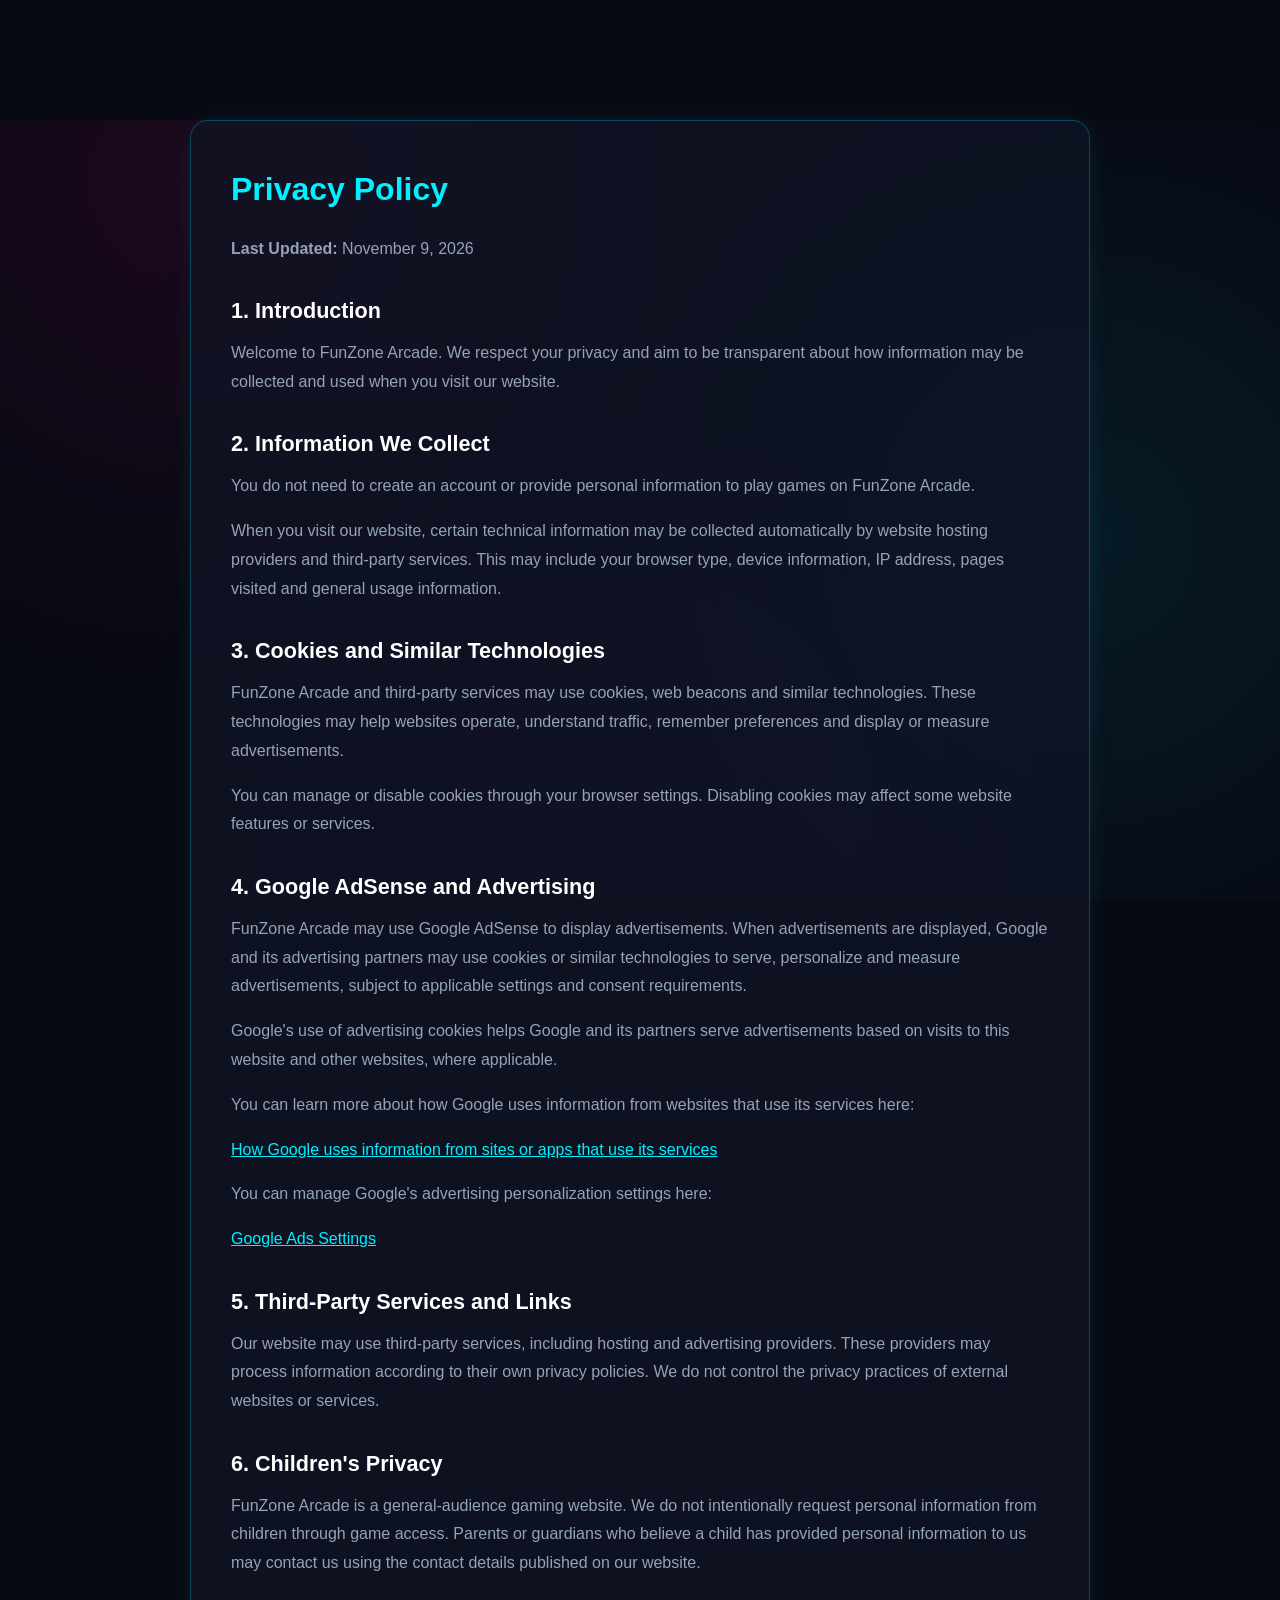
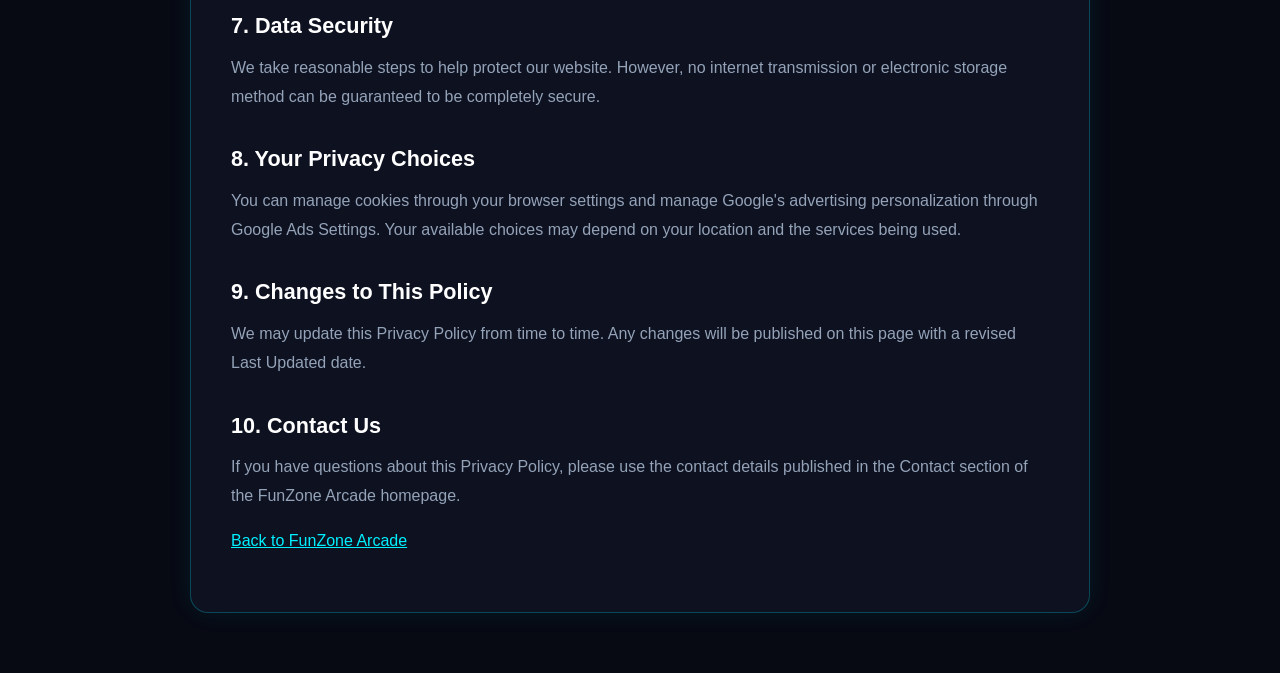
==== privacy-policy.html @ 725139ef "Add files via upload" ====
<!DOCTYPE html>
<html lang="en">
<head>
    <meta charset="UTF-8">
    <meta name="viewport" content="width=device-width, initial-scale=1.0">

    <title>Privacy Policy | FunZone Arcade</title>

    <meta name="description" content="Learn how FunZone Arcade handles information, cookies, third-party advertising and privacy.">

    <link rel="stylesheet" href="css/style.css">
</head>
<body>

    <main class="legal-page">
        <h1>Privacy Policy</h1>

        <p><strong>Last Updated:</strong> November 9, 2026</p>

        <h2>1. Introduction</h2>
        <p>Welcome to FunZone Arcade. We respect your privacy and aim to be transparent about how information may be collected and used when you visit our website.</p>

        <h2>2. Information We Collect</h2>
        <p>You do not need to create an account or provide personal information to play games on FunZone Arcade.</p>
        <p>When you visit our website, certain technical information may be collected automatically by website hosting providers and third-party services. This may include your browser type, device information, IP address, pages visited and general usage information.</p>

        <h2>3. Cookies and Similar Technologies</h2>
        <p>FunZone Arcade and third-party services may use cookies, web beacons and similar technologies. These technologies may help websites operate, understand traffic, remember preferences and display or measure advertisements.</p>
        <p>You can manage or disable cookies through your browser settings. Disabling cookies may affect some website features or services.</p>

        <h2>4. Google AdSense and Advertising</h2>
        <p>FunZone Arcade may use Google AdSense to display advertisements. When advertisements are displayed, Google and its advertising partners may use cookies or similar technologies to serve, personalize and measure advertisements, subject to applicable settings and consent requirements.</p>
        <p>Google's use of advertising cookies helps Google and its partners serve advertisements based on visits to this website and other websites, where applicable.</p>
        <p>You can learn more about how Google uses information from websites that use its services here:</p>
        <p><a href="https://policies.google.com/technologies/ads" target="_blank" rel="noopener noreferrer">How Google uses information from sites or apps that use its services</a></p>
        <p>You can manage Google's advertising personalization settings here:</p>
        <p><a href="https://adssettings.google.com/" target="_blank" rel="noopener noreferrer">Google Ads Settings</a></p>

        <h2>5. Third-Party Services and Links</h2>
        <p>Our website may use third-party services, including hosting and advertising providers. These providers may process information according to their own privacy policies. We do not control the privacy practices of external websites or services.</p>

        <h2>6. Children's Privacy</h2>
        <p>FunZone Arcade is a general-audience gaming website. We do not intentionally request personal information from children through game access. Parents or guardians who believe a child has provided personal information to us may contact us using the contact details published on our website.</p>

        <h2>7. Data Security</h2>
        <p>We take reasonable steps to help protect our website. However, no internet transmission or electronic storage method can be guaranteed to be completely secure.</p>

        <h2>8. Your Privacy Choices</h2>
        <p>You can manage cookies through your browser settings and manage Google's advertising personalization through Google Ads Settings. Your available choices may depend on your location and the services being used.</p>

        <h2>9. Changes to This Policy</h2>
        <p>We may update this Privacy Policy from time to time. Any changes will be published on this page with a revised Last Updated date.</p>

        <h2>10. Contact Us</h2>
        <p>If you have questions about this Privacy Policy, please use the contact details published in the Contact section of the FunZone Arcade homepage.</p>

        <p><a href="index.html">Back to FunZone Arcade</a></p>
    </main>

</body>
</html>
---- css/style.css ----
/* ==========================================================================
   FunZone Arcade - Modern Responsive Cyberpunk Theme
   ========================================================================== */

:root {
  /* Color Palette */
  --bg-dark: #070913;
  --bg-card: rgba(16, 21, 38, 0.75);
  --bg-card-hover: rgba(24, 32, 58, 0.85);
  --bg-surface: #0f1629;
  --bg-glass: rgba(15, 23, 42, 0.7);
  --border-glass: rgba(255, 255, 255, 0.08);

  /* Neon Brand Colors */
  --neon-pink: #ff007f;
  --neon-cyan: #00f0ff;
  --neon-gold: #ffe600;
  --neon-green: #00ff88;
  --neon-purple: #a855f7;
  --neon-orange: #ff7700;

  /* Text Colors */
  --text-main: #f8fafc;
  --text-muted: #94a3b8;
  --text-dim: #64748b;

  /* Typography */
  --font-display: 'Orbitron', -apple-system, BlinkMacSystemFont, sans-serif;
  --font-heading: 'Rajdhani', -apple-system, BlinkMacSystemFont, sans-serif;
  --font-body: 'Inter', -apple-system, BlinkMacSystemFont, sans-serif;

  /* Transitions & Shadows */
  --glow-pink: 0 0 20px rgba(255, 0, 127, 0.45);
  --glow-cyan: 0 0 20px rgba(0, 240, 255, 0.45);
  --transition-fast: 0.2s cubic-bezier(0.4, 0, 0.2, 1);
  --transition-smooth: 0.3s cubic-bezier(0.16, 1, 0.3, 1);
}

/* Base & Reset */
* {
  box-sizing: border-box;
  margin: 0;
  padding: 0;
}

html {
  scroll-behavior: smooth;
  font-size: 16px;
  background-color: var(--bg-dark);
  color: var(--text-main);
}

body {
  font-family: var(--font-body);
  background-color: var(--bg-dark);
  color: var(--text-main);
  line-height: 1.6;
  overflow-x: hidden;
  background-image:
    radial-gradient(circle at 15% 20%, rgba(255, 0, 127, 0.08) 0%, transparent 40%),
    radial-gradient(circle at 85% 60%, rgba(0, 240, 255, 0.08) 0%, transparent 40%),
    radial-gradient(circle at 50% 90%, rgba(168, 85, 247, 0.06) 0%, transparent 40%);
  background-attachment: fixed;
}

a {
  color: inherit;
  text-decoration: none;
}

button {
  font-family: inherit;
  cursor: pointer;
  border: none;
  background: none;
  outline: none;
}

input, textarea, select {
  font-family: inherit;
  outline: none;
}

.container {
  max-width: 1240px;
  margin: 0 auto;
  padding: 0 1.5rem;
}

/* ==================== HEADER & NAVBAR ==================== */
.site-header {
  position: fixed;
  top: 0;
  left: 0;
  width: 100%;
  z-index: 1000;
  background: rgba(7, 9, 19, 0.85);
  backdrop-filter: blur(14px);
  -webkit-backdrop-filter: blur(14px);
  border-bottom: 1px solid var(--border-glass);
  transition: var(--transition-smooth);
}

.nav-container {
  max-width: 1280px;
  margin: 0 auto;
  padding: 0.75rem 1.5rem;
  display: flex;
  align-items: center;
  justify-content: space-between;
}

.brand-logo {
  display: flex;
  align-items: center;
  gap: 0.75rem;
}

.brand-icon {
  width: 36px;
  height: 36px;
  filter: drop-shadow(0 0 8px rgba(0, 240, 255, 0.6));
  transition: transform var(--transition-fast);
}

.brand-logo:hover .brand-icon {
  transform: rotate(15deg) scale(1.08);
}

.brand-name {
  font-family: var(--font-display);
  font-size: 1.35rem;
  font-weight: 900;
  letter-spacing: 0.05em;
  color: #ffffff;
}

.brand-accent {
  color: var(--neon-cyan);
}

.brand-arcade {
  font-size: 0.75rem;
  font-weight: 700;
  padding: 0.2rem 0.5rem;
  background: linear-gradient(135deg, var(--neon-pink), var(--neon-purple));
  border-radius: 4px;
  color: #ffffff;
  letter-spacing: 0.12em;
  margin-left: 0.35rem;
  vertical-align: middle;
}

/* Desktop Navigation */
.nav-menu {
  display: flex;
  align-items: center;
  gap: 1.75rem;
}

.nav-link {
  font-family: var(--font-heading);
  font-size: 1.15rem;
  font-weight: 600;
  letter-spacing: 0.05em;
  color: var(--text-muted);
  position: relative;
  transition: color var(--transition-fast);
  padding: 0.4rem 0;
}

.nav-link:hover,
.nav-link.active {
  color: var(--neon-cyan);
}

.nav-link::after {
  content: '';
  position: absolute;
  bottom: 0;
  left: 0;
  width: 0;
  height: 2px;
  background: var(--neon-cyan);
  box-shadow: 0 0 8px var(--neon-cyan);
  transition: width var(--transition-fast);
}

.nav-link:hover::after,
.nav-link.active::after {
  width: 100%;
}

/* Nav Actions */
.nav-actions {
  display: flex;
  align-items: center;
  gap: 0.75rem;
}

.nav-icon-btn {
  display: flex;
  align-items: center;
  justify-content: center;
  width: 40px;
  height: 40px;
  border-radius: 10px;
  background: rgba(255, 255, 255, 0.05);
  border: 1px solid var(--border-glass);
  color: var(--text-main);
  font-size: 1.15rem;
  transition: all var(--transition-fast);
  position: relative;
}

.nav-icon-btn:hover {
  background: rgba(0, 240, 255, 0.15);
  border-color: var(--neon-cyan);
  transform: translateY(-2px);
}

.fav-count-badge {
  position: absolute;
  top: -4px;
  right: -4px;
  background: var(--neon-pink);
  color: #ffffff;
  font-size: 0.7rem;
  font-weight: 700;
  width: 18px;
  height: 18px;
  border-radius: 50%;
  display: flex;
  align-items: center;
  justify-content: center;
}

.mobile-toggle-btn {
  display: none;
  flex-direction: column;
  justify-content: space-between;
  width: 28px;
  height: 20px;
  background: transparent;
  cursor: pointer;
}

.mobile-toggle-btn span {
  display: block;
  height: 2.5px;
  width: 100%;
  background: #ffffff;
  border-radius: 2px;
  transition: var(--transition-fast);
}

/* ==================== BUTTONS ==================== */
.arcade-btn {
  display: inline-flex;
  align-items: center;
  justify-content: center;
  gap: 0.6rem;
  padding: 0.85rem 1.85rem;
  border-radius: 10px;
  font-family: var(--font-heading);
  font-size: 1.15rem;
  font-weight: 700;
  letter-spacing: 0.06em;
  text-transform: uppercase;
  transition: all var(--transition-smooth);
  cursor: pointer;
  position: relative;
  overflow: hidden;
}

.btn-primary {
  background: linear-gradient(135deg, var(--neon-pink) 0%, #d9006c 100%);
  color: #ffffff;
  box-shadow: 0 4px 20px rgba(255, 0, 127, 0.4);
  border: 1px solid rgba(255, 255, 255, 0.2);
}

.btn-primary:hover {
  transform: translateY(-3px) scale(1.02);
  box-shadow: 0 6px 28px rgba(255, 0, 127, 0.65);
}

.btn-secondary {
  background: rgba(15, 23, 42, 0.7);
  color: var(--neon-cyan);
  border: 1.5px solid var(--neon-cyan);
  box-shadow: 0 4px 18px rgba(0, 240, 255, 0.2);
}

.btn-secondary:hover {
  background: rgba(0, 240, 255, 0.15);
  transform: translateY(-3px) scale(1.02);
  box-shadow: 0 6px 26px rgba(0, 240, 255, 0.45);
}

.btn-block {
  width: 100%;
}

/* ==================== HERO SECTION ==================== */
.hero-section {
  position: relative;
  min-height: 85vh;
  display: flex;
  align-items: center;
  justify-content: center;
  text-align: center;
  padding: 8rem 1.5rem 4rem;
  overflow: hidden;
}

.hero-canvas {
  position: absolute;
  top: 0;
  left: 0;
  width: 100%;
  height: 100%;
  pointer-events: none;
  z-index: 1;
}

.hero-glow-orb {
  position: absolute;
  border-radius: 50%;
  filter: blur(100px);
  pointer-events: none;
  z-index: 0;
  opacity: 0.45;
}

.orb-1 {
  width: 450px;
  height: 450px;
  background: var(--neon-pink);
  top: 10%;
  left: 5%;
}

.orb-2 {
  width: 500px;
  height: 500px;
  background: var(--neon-cyan);
  bottom: 5%;
  right: 5%;
}

.hero-content {
  position: relative;
  z-index: 2;
  max-width: 900px;
  margin: 0 auto;
}

.hero-badge {
  display: inline-flex;
  align-items: center;
  gap: 0.6rem;
  padding: 0.4rem 1.1rem;
  background: rgba(255, 255, 255, 0.06);
  border: 1px solid rgba(0, 240, 255, 0.3);
  border-radius: 50px;
  font-family: var(--font-heading);
  font-size: 0.95rem;
  font-weight: 700;
  letter-spacing: 0.08em;
  color: var(--neon-cyan);
  margin-bottom: 1.5rem;
}

.pulse-dot {
  width: 8px;
  height: 8px;
  border-radius: 50%;
  background: var(--neon-green);
  box-shadow: 0 0 10px var(--neon-green);
  animation: pulse 1.8s infinite;
}

@keyframes pulse {
  0% { transform: scale(0.95); opacity: 0.8; }
  50% { transform: scale(1.3); opacity: 1; }
  100% { transform: scale(0.95); opacity: 0.8; }
}

.hero-title {
  font-family: var(--font-display);
  font-size: 3.4rem;
  font-weight: 900;
  line-height: 1.15;
  letter-spacing: 0.04em;
  margin-bottom: 1.25rem;
}

.neon-text-gradient {
  background: linear-gradient(135deg, #00f0ff 0%, #ff007f 60%, #ffe600 100%);
  -webkit-background-clip: text;
  -webkit-text-fill-color: transparent;
  filter: drop-shadow(0 0 25px rgba(0, 240, 255, 0.4));
}

.hero-subtitle {
  font-size: 1.15rem;
  color: var(--text-muted);
  max-width: 720px;
  margin: 0 auto 2.25rem;
}

.hero-cta-group {
  display: flex;
  align-items: center;
  justify-content: center;
  gap: 1.25rem;
  margin-bottom: 3.5rem;
  flex-wrap: wrap;
}

/* Stats Ribbon */
.stats-ribbon {
  display: flex;
  align-items: center;
  justify-content: center;
  background: rgba(16, 22, 42, 0.65);
  border: 1px solid var(--border-glass);
  backdrop-filter: blur(12px);
  border-radius: 16px;
  padding: 1.25rem 2rem;
  max-width: 760px;
  margin: 0 auto;
}

.stat-item {
  display: flex;
  flex-direction: column;
  align-items: center;
  padding: 0 1.5rem;
}

.stat-number {
  font-family: var(--font-display);
  font-size: 1.75rem;
  font-weight: 900;
  color: var(--neon-cyan);
  text-shadow: 0 0 12px rgba(0, 240, 255, 0.5);
}

.stat-label {
  font-size: 0.82rem;
  font-weight: 500;
  color: var(--text-muted);
  text-transform: uppercase;
  letter-spacing: 0.05em;
}

.stat-divider {
  width: 1px;
  height: 38px;
  background: var(--border-glass);
}

/* ==================== GAMES CATALOG SECTION ==================== */
.games-section {
  padding: 5rem 0;
  position: relative;
}

.section-header {
  display: flex;
  align-items: flex-end;
  justify-content: space-between;
  margin-bottom: 2rem;
  gap: 1.5rem;
  flex-wrap: wrap;
}

.section-title-wrap {
  text-align: left;
}

.section-subtitle {
  font-family: var(--font-heading);
  font-size: 0.95rem;
  font-weight: 700;
  letter-spacing: 0.12em;
  color: var(--neon-pink);
  text-transform: uppercase;
  display: block;
  margin-bottom: 0.25rem;
}

.section-title {
  font-family: var(--font-display);
  font-size: 2.2rem;
  font-weight: 800;
  letter-spacing: 0.04em;
  color: #ffffff;
}

.section-lead {
  font-size: 1.05rem;
  color: var(--text-muted);
  max-width: 650px;
  margin: 0.5rem auto 0;
}

.text-center {
  text-align: center;
}

/* Search Box */
.search-box-wrapper {
  position: relative;
  min-width: 340px;
}

.search-icon {
  position: absolute;
  left: 1rem;
  top: 50%;
  transform: translateY(-50%);
  font-size: 1rem;
  opacity: 0.6;
}

.search-input {
  width: 100%;
  padding: 0.8rem 2.8rem 0.8rem 2.75rem;
  background: rgba(16, 22, 42, 0.8);
  border: 1.5px solid rgba(255, 255, 255, 0.1);
  border-radius: 12px;
  color: #ffffff;
  font-size: 0.95rem;
  transition: all var(--transition-fast);
}

.search-input:focus {
  border-color: var(--neon-cyan);
  box-shadow: 0 0 16px rgba(0, 240, 255, 0.3);
  background: rgba(16, 22, 42, 0.95);
}

.search-clear-btn {
  position: absolute;
  right: 0.8rem;
  top: 50%;
  transform: translateY(-50%);
  color: var(--text-muted);
  font-size: 0.9rem;
  padding: 0.3rem 0.5rem;
}

/* Category Filter Pills */
.category-filter-bar {
  display: flex;
  align-items: center;
  gap: 0.75rem;
  overflow-x: auto;
  padding-bottom: 0.5rem;
  margin-bottom: 1.75rem;
  scrollbar-width: none;
}

.category-filter-bar::-webkit-scrollbar {
  display: none;
}

.cat-pill {
  display: inline-flex;
  align-items: center;
  gap: 0.5rem;
  padding: 0.65rem 1.25rem;
  background: rgba(16, 22, 42, 0.6);
  border: 1px solid var(--border-glass);
  border-radius: 50px;
  font-family: var(--font-heading);
  font-size: 1.05rem;
  font-weight: 600;
  letter-spacing: 0.04em;
  color: var(--text-muted);
  white-space: nowrap;
  transition: all var(--transition-fast);
}

.cat-pill:hover {
  border-color: rgba(0, 240, 255, 0.4);
  color: #ffffff;
  transform: translateY(-2px);
}

.cat-pill.active {
  background: linear-gradient(135deg, rgba(0, 240, 255, 0.2), rgba(255, 0, 127, 0.2));
  border-color: var(--neon-cyan);
  color: #ffffff;
  box-shadow: 0 0 16px rgba(0, 240, 255, 0.25);
}

.cat-pill.fav-pill.active {
  border-color: var(--neon-pink);
  box-shadow: 0 0 16px rgba(255, 0, 127, 0.3);
}

.games-meta-bar {
  display: flex;
  align-items: center;
  justify-content: space-between;
  margin-bottom: 1.5rem;
  font-size: 0.88rem;
  color: var(--text-dim);
}

.instant-play-hint {
  color: var(--neon-green);
  font-weight: 500;
}

/* Game Cards Grid */
.games-grid {
  display: grid;
  grid-template-columns: repeat(auto-fill, minmax(280px, 1fr));
  gap: 1.75rem;
}

.game-card {
  background: var(--bg-card);
  border: 1px solid var(--border-glass);
  border-radius: 16px;
  overflow: hidden;
  backdrop-filter: blur(12px);
  transition: all var(--transition-smooth);
  display: flex;
  flex-direction: column;
}

.game-card:hover {
  transform: translateY(-6px);
  border-color: rgba(0, 240, 255, 0.35);
  box-shadow: 0 12px 30px rgba(0, 0, 0, 0.6), 0 0 20px rgba(0, 240, 255, 0.2);
}

.card-thumb-wrapper {
  position: relative;
  width: 100%;
  height: 185px;
  overflow: hidden;
  background: #080a15;
  cursor: pointer;
}

.card-thumb {
  width: 100%;
  height: 100%;
  object-fit: cover;
  transition: transform var(--transition-smooth);
}

.game-card:hover .card-thumb {
  transform: scale(1.08);
}

.card-badge {
  position: absolute;
  top: 10px;
  left: 10px;
  padding: 0.25rem 0.65rem;
  border-radius: 6px;
  font-family: var(--font-heading);
  font-size: 0.75rem;
  font-weight: 700;
  letter-spacing: 0.08em;
  color: #ffffff;
  background: rgba(0, 0, 0, 0.75);
  backdrop-filter: blur(6px);
  border: 1px solid rgba(255, 255, 255, 0.2);
}

.card-badge.popular, .card-badge.hot {
  background: var(--neon-pink);
  border-color: var(--neon-pink);
  box-shadow: 0 0 10px rgba(255, 0, 127, 0.5);
}

.card-badge.featured {
  background: var(--neon-cyan);
  color: #000000;
  border-color: var(--neon-cyan);
  box-shadow: 0 0 10px rgba(0, 240, 255, 0.5);
}

.fav-toggle-btn {
  position: absolute;
  top: 10px;
  right: 10px;
  width: 32px;
  height: 32px;
  border-radius: 50%;
  background: rgba(0, 0, 0, 0.65);
  border: 1px solid rgba(255, 255, 255, 0.15);
  display: flex;
  align-items: center;
  justify-content: center;
  font-size: 0.95rem;
  transition: all var(--transition-fast);
}

.fav-toggle-btn:hover {
  transform: scale(1.15);
  background: rgba(0, 0, 0, 0.85);
}

.fav-toggle-btn.favorited {
  background: rgba(255, 0, 127, 0.25);
  border-color: var(--neon-pink);
}

/* Card Body */
.card-body {
  padding: 1.25rem;
  display: flex;
  flex-direction: column;
  flex: 1;
}

.card-meta {
  display: flex;
  align-items: center;
  gap: 0.6rem;
  margin-bottom: 0.65rem;
}

.cat-tag {
  font-size: 0.72rem;
  font-weight: 700;
  padding: 0.2rem 0.55rem;
  border-radius: 4px;
  border: 1px solid;
  letter-spacing: 0.05em;
  text-transform: uppercase;
}

.rating-tag, .plays-tag {
  font-size: 0.78rem;
  color: var(--text-muted);
}

.card-title {
  font-family: var(--font-display);
  font-size: 1.25rem;
  font-weight: 700;
  color: #ffffff;
  margin-bottom: 0.4rem;
}

.card-desc {
  display: none;
}

.card-tags {
  display: flex;
  gap: 0.4rem;
  flex-wrap: wrap;
  margin-bottom: 1rem;
}

.mini-tag {
  font-size: 0.72rem;
  color: var(--text-dim);
  background: rgba(255, 255, 255, 0.04);
  padding: 0.15rem 0.45rem;
  border-radius: 4px;
}

.card-footer {
  display: flex;
  align-items: center;
  justify-content: space-between;
  padding-top: 0.85rem;
  border-top: 1px solid var(--border-glass);
}

.card-highscore {
  display: flex;
  flex-direction: column;
}

.hs-label {
  font-size: 0.68rem;
  font-weight: 700;
  letter-spacing: 0.06em;
  color: var(--text-dim);
}

.hs-value {
  font-family: var(--font-display);
  font-size: 1.05rem;
  font-weight: 700;
  color: var(--neon-gold);
}

.play-btn {
  display: inline-flex;
  align-items: center;
  gap: 0.45rem;
  padding: 0.6rem 1.15rem;
  border-radius: 8px;
  background: linear-gradient(135deg, var(--neon-cyan), #0070f3);
  color: #ffffff;
  font-family: var(--font-heading);
  font-size: 1rem;
  font-weight: 700;
  letter-spacing: 0.06em;
  box-shadow: 0 4px 14px rgba(0, 240, 255, 0.35);
  transition: all var(--transition-fast);
}

.play-btn:hover {
  transform: translateY(-2px) scale(1.04);
  box-shadow: 0 6px 20px rgba(0, 240, 255, 0.6);
}

/* Empty State */
.no-games-found {
  grid-column: 1 / -1;
  text-align: center;
  padding: 4rem 2rem;
  background: var(--bg-card);
  border: 1px solid var(--border-glass);
  border-radius: 16px;
}

.empty-icon {
  font-size: 3.5rem;
  margin-bottom: 1rem;
}

.no-games-found h3 {
  font-family: var(--font-display);
  font-size: 1.5rem;
  margin-bottom: 0.5rem;
}

.no-games-found p {
  color: var(--text-muted);
  margin-bottom: 1.5rem;
}

/* ==================== FEATURED SPOTLIGHT ==================== */
.featured-section {
  padding: 4rem 0;
}

.spotlight-card {
  background: linear-gradient(135deg, rgba(20, 27, 49, 0.8), rgba(10, 13, 24, 0.9));
  border: 1px solid rgba(0, 240, 255, 0.25);
  border-radius: 20px;
  overflow: hidden;
  display: grid;
  grid-template-columns: 1fr 1fr;
  box-shadow: 0 16px 40px rgba(0, 0, 0, 0.5);
  position: relative;
}

.spotlight-visual {
  position: relative;
  min-height: 340px;
  overflow: hidden;
}

.spotlight-img {
  width: 100%;
  height: 100%;
  object-fit: cover;
}

.spotlight-glow {
  position: absolute;
  top: 0;
  left: 0;
  width: 100%;
  height: 100%;
  background: linear-gradient(to right, transparent, rgba(10, 13, 24, 0.95));
}

.spotlight-content {
  padding: 2.5rem;
  display: flex;
  flex-direction: column;
  justify-content: center;
}

.spotlight-badge {
  font-family: var(--font-heading);
  font-size: 0.85rem;
  font-weight: 700;
  letter-spacing: 0.1em;
  color: var(--neon-pink);
  margin-bottom: 0.75rem;
}

.spotlight-title {
  font-family: var(--font-display);
  font-size: 2.1rem;
  font-weight: 900;
  margin-bottom: 1rem;
  color: #ffffff;
}

.spotlight-desc {
  font-size: 0.98rem;
  color: var(--text-muted);
  line-height: 1.6;
  margin-bottom: 1.5rem;
}

.spotlight-features {
  display: grid;
  grid-template-columns: 1fr 1fr;
  gap: 0.85rem;
  margin-bottom: 1.75rem;
}

.sp-feat {
  font-size: 0.88rem;
  color: #ffffff;
  display: flex;
  align-items: center;
  gap: 0.5rem;
}

/* ==================== ABOUT / FEATURES ==================== */
.about-section {
  padding: 5rem 0;
  background: rgba(10, 13, 24, 0.4);
}

.features-grid {
  display: grid;
  grid-template-columns: repeat(auto-fill, minmax(320px, 1fr));
  gap: 2rem;
  margin-top: 3rem;
}

.feature-card {
  background: var(--bg-card);
  border: 1px solid var(--border-glass);
  border-radius: 16px;
  padding: 2rem;
  transition: all var(--transition-smooth);
}

.feature-card:hover {
  transform: translateY(-4px);
  border-color: rgba(0, 240, 255, 0.3);
  box-shadow: 0 10px 25px rgba(0, 0, 0, 0.5);
}

.feat-icon-box {
  width: 52px;
  height: 52px;
  border-radius: 12px;
  background: rgba(0, 240, 255, 0.1);
  border: 1px solid rgba(0, 240, 255, 0.25);
  display: flex;
  align-items: center;
  justify-content: center;
  font-size: 1.6rem;
  margin-bottom: 1.25rem;
}

.feat-title {
  font-family: var(--font-display);
  font-size: 1.15rem;
  font-weight: 700;
  margin-bottom: 0.65rem;
  color: #ffffff;
}

.feat-text {
  font-size: 0.92rem;
  color: var(--text-muted);
  line-height: 1.6;
}

/* ==================== CONTACT SECTION ==================== */
.contact-section {
  padding: 5rem 0;
}

.contact-wrapper {
  display: grid;
  grid-template-columns: 1fr 1.1fr;
  gap: 3.5rem;
  align-items: center;
}

.contact-desc {
  font-size: 1.05rem;
  color: var(--text-muted);
  margin-bottom: 2rem;
}

.contact-details {
  display: flex;
  flex-direction: column;
  gap: 1.25rem;
}

.contact-item {
  display: flex;
  align-items: center;
  gap: 1rem;
}

.ci-icon {
  width: 44px;
  height: 44px;
  border-radius: 10px;
  background: rgba(255, 255, 255, 0.05);
  border: 1px solid var(--border-glass);
  display: flex;
  align-items: center;
  justify-content: center;
  font-size: 1.3rem;
}

.contact-item strong {
  display: block;
  font-size: 0.92rem;
  color: #ffffff;
}

.contact-item p {
  font-size: 0.88rem;
  color: var(--text-muted);
}

.contact-form-card {
  background: var(--bg-card);
  border: 1px solid var(--border-glass);
  border-radius: 20px;
  padding: 2.25rem;
  box-shadow: 0 12px 30px rgba(0, 0, 0, 0.4);
}

.form-title {
  font-family: var(--font-display);
  font-size: 1.4rem;
  font-weight: 700;
  margin-bottom: 1.5rem;
  color: #ffffff;
}

.form-group {
  margin-bottom: 1.25rem;
}

.form-group label {
  display: block;
  font-size: 0.86rem;
  font-weight: 600;
  color: var(--text-muted);
  margin-bottom: 0.4rem;
}

.form-input {
  width: 100%;
  padding: 0.8rem 1rem;
  background: rgba(10, 13, 24, 0.7);
  border: 1px solid rgba(255, 255, 255, 0.1);
  border-radius: 10px;
  color: #ffffff;
  font-size: 0.95rem;
  transition: all var(--transition-fast);
}

.form-input:focus {
  border-color: var(--neon-cyan);
  box-shadow: 0 0 12px rgba(0, 240, 255, 0.25);
}

.form-select {
  cursor: pointer;
}

.form-textarea {
  resize: vertical;
}

/* ==================== FOOTER ==================== */
.site-footer {
  background: #04050d;
  border-top: 1px solid var(--border-glass);
  padding: 4.5rem 0 2rem;
}

.footer-container {
  display: grid;
  grid-template-columns: 2fr 1fr 1fr 1fr;
  gap: 2.5rem;
  margin-bottom: 3rem;
}

.footer-brand .brand-logo {
  margin-bottom: 1rem;
}

.footer-text {
  font-size: 0.9rem;
  color: var(--text-muted);
  line-height: 1.6;
  margin-bottom: 1.25rem;
  max-width: 360px;
}

.footer-badges {
  display: flex;
  gap: 0.5rem;
  flex-wrap: wrap;
}

.f-badge {
  font-size: 0.75rem;
  padding: 0.25rem 0.6rem;
  border-radius: 4px;
  background: rgba(255, 255, 255, 0.05);
  border: 1px solid var(--border-glass);
  color: var(--text-muted);
}

.footer-heading {
  font-family: var(--font-heading);
  font-size: 1.1rem;
  font-weight: 700;
  letter-spacing: 0.05em;
  color: #ffffff;
  margin-bottom: 1.15rem;
}

.footer-links {
  list-style: none;
}

.footer-links li {
  margin-bottom: 0.65rem;
}

.footer-links a {
  font-size: 0.9rem;
  color: var(--text-muted);
  transition: color var(--transition-fast);
}

.footer-links a:hover {
  color: var(--neon-cyan);
}

.footer-bottom {
  border-top: 1px solid var(--border-glass);
  padding-top: 2rem;
}

.footer-bottom-content {
  display: flex;
  align-items: center;
  justify-content: space-between;
  font-size: 0.85rem;
  color: var(--text-dim);
  flex-wrap: wrap;
  gap: 1rem;
}

/* ==================== ARCADE GAME PLAYER MODAL ==================== */
.game-modal {
  position: fixed;
  top: 0;
  left: 0;
  width: 100%;
  height: 100%;
  z-index: 2000;
  display: flex;
  align-items: center;
  justify-content: center;
  opacity: 0;
  pointer-events: none;
  transition: opacity var(--transition-smooth);
}

.game-modal.active {
  opacity: 1;
  pointer-events: all;
}

.modal-backdrop {
  position: absolute;
  top: 0;
  left: 0;
  width: 100%;
  height: 100%;
  background: rgba(4, 5, 12, 0.88);
  backdrop-filter: blur(16px);
}

.modal-arcade-cabinet {
  position: relative;
  z-index: 2;
  width: 95%;
  max-width: 580px;
  background: #0a0d1c;
  border: 2px solid rgba(0, 240, 255, 0.4);
  border-radius: 18px;
  box-shadow: 0 0 50px rgba(0, 240, 255, 0.25), 0 20px 60px rgba(0, 0, 0, 0.8);
  overflow: hidden;
  display: flex;
  flex-direction: column;
}

/* Cabinet Top Bar */
.arcade-top-bar {
  display: flex;
  align-items: center;
  justify-content: space-between;
  padding: 0.85rem 1.25rem;
  background: #0d1226;
  border-bottom: 1px solid rgba(0, 240, 255, 0.2);
}

.top-bar-left {
  display: flex;
  align-items: center;
  gap: 0.75rem;
}

.arcade-cabinet-lamp {
  width: 10px;
  height: 10px;
  border-radius: 50%;
  background: var(--neon-cyan);
  box-shadow: 0 0 10px var(--neon-cyan);
  animation: pulse 1.5s infinite;
}

.modal-title {
  font-family: var(--font-display);
  font-size: 1.15rem;
  font-weight: 700;
  color: #ffffff;
}

.modal-category-badge {
  font-size: 0.7rem;
  font-weight: 700;
  padding: 0.2rem 0.5rem;
  border-radius: 4px;
  background: rgba(0, 240, 255, 0.15);
  border: 1px solid var(--neon-cyan);
  color: var(--neon-cyan);
  text-transform: uppercase;
}

.top-bar-right {
  display: flex;
  align-items: center;
  gap: 0.5rem;
}

.modal-icon-btn, .modal-close-btn {
  width: 32px;
  height: 32px;
  border-radius: 6px;
  background: rgba(255, 255, 255, 0.06);
  border: 1px solid var(--border-glass);
  color: #ffffff;
  display: flex;
  align-items: center;
  justify-content: center;
  font-size: 0.95rem;
  transition: all var(--transition-fast);
}

.modal-icon-btn:hover {
  background: rgba(0, 240, 255, 0.2);
  border-color: var(--neon-cyan);
}

.modal-close-btn:hover {
  background: var(--neon-pink);
  border-color: var(--neon-pink);
}

/* In-Game HUD Bar */
.arcade-hud-bar {
  display: flex;
  align-items: center;
  justify-content: space-around;
  padding: 0.65rem 1rem;
  background: #070914;
  border-bottom: 1px solid var(--border-glass);
}

.hud-item {
  display: flex;
  flex-direction: column;
  align-items: center;
}

.hud-label {
  font-size: 0.68rem;
  font-weight: 700;
  letter-spacing: 0.08em;
  color: var(--text-dim);
}

.hud-val {
  font-family: var(--font-display);
  font-size: 1.2rem;
  font-weight: 700;
}

.neon-cyan { color: var(--neon-cyan); text-shadow: 0 0 10px rgba(0, 240, 255, 0.5); }
.neon-pink { color: var(--neon-pink); text-shadow: 0 0 10px rgba(255, 0, 127, 0.5); }
.neon-gold { color: var(--neon-gold); text-shadow: 0 0 10px rgba(255, 230, 0, 0.5); }

/* Main Stage */
.modal-arcade-stage {
  position: relative;
  width: 100%;
  display: flex;
  justify-content: center;
  align-items: center;
  background: #000000;
  overflow: hidden;
}

.game-canvas {
  display: block;
  max-width: 100%;
  max-height: 520px;
  object-fit: contain;
  background: #000000;
}

/* Game Over Overlay */
.game-over-overlay {
  position: absolute;
  top: 0;
  left: 0;
  width: 100%;
  height: 100%;
  background: rgba(4, 6, 16, 0.92);
  backdrop-filter: blur(8px);
  display: flex;
  align-items: center;
  justify-content: center;
  padding: 1.5rem;
  opacity: 0;
  pointer-events: none;
  transition: opacity var(--transition-fast);
}

.game-over-overlay.active {
  opacity: 1;
  pointer-events: all;
}

.game-over-card {
  text-align: center;
  max-width: 380px;
}

.new-record-banner {
  background: linear-gradient(135deg, var(--neon-gold), #ff7700);
  color: #000000;
  font-family: var(--font-heading);
  font-size: 0.95rem;
  font-weight: 800;
  padding: 0.4rem 1rem;
  border-radius: 50px;
  margin-bottom: 1rem;
  animation: pulse 1.2s infinite;
}

.game-over-title {
  font-family: var(--font-display);
  font-size: 2.3rem;
  font-weight: 900;
  color: var(--neon-pink);
  text-shadow: 0 0 20px rgba(255, 0, 127, 0.6);
  margin-bottom: 1.25rem;
}

.game-over-scores {
  display: flex;
  justify-content: center;
  gap: 2rem;
  margin-bottom: 1.75rem;
}

.go-score-box {
  display: flex;
  flex-direction: column;
}

.go-lbl {
  font-size: 0.75rem;
  font-weight: 700;
  color: var(--text-dim);
}

.go-val {
  font-family: var(--font-display);
  font-size: 1.6rem;
  font-weight: 800;
}

.game-over-buttons {
  display: flex;
  flex-direction: column;
  gap: 0.75rem;
}

/* ==================== VIRTUAL JOYSTICK & TOUCH CONTROLS ==================== */
.mobile-gamepad {
  display: flex;
  align-items: center;
  justify-content: space-between;
  padding: 0.85rem 1.25rem;
  background: linear-gradient(180deg, #090d1f 0%, #050711 100%);
  border-top: 1px solid rgba(0, 240, 255, 0.25);
  box-shadow: inset 0 1px 0 rgba(255, 255, 255, 0.08);
  user-select: none;
  -webkit-user-select: none;
  -webkit-touch-callout: none;
  touch-action: none;
  position: relative;
  min-height: 140px;
  gap: 1rem;
}

.joystick-wrapper {
  display: flex;
  flex-direction: column;
  align-items: center;
  gap: 0.35rem;
  touch-action: none;
}

.joystick-base {
  position: relative;
  width: 110px;
  height: 110px;
  border-radius: 50%;
  background: radial-gradient(circle, rgba(16, 25, 52, 0.95) 0%, rgba(6, 10, 22, 0.98) 75%, rgba(0, 240, 255, 0.15) 100%);
  border: 2px solid rgba(0, 240, 255, 0.45);
  box-shadow: 0 0 16px rgba(0, 240, 255, 0.2), inset 0 0 14px rgba(0, 240, 255, 0.15);
  touch-action: none;
  cursor: grab;
  transition: border-color var(--transition-fast), box-shadow var(--transition-fast);
}

.joystick-base:active {
  cursor: grabbing;
  border-color: var(--neon-cyan);
  box-shadow: 0 0 22px rgba(0, 240, 255, 0.4), inset 0 0 18px rgba(0, 240, 255, 0.25);
}

.joystick-ring {
  position: absolute;
  top: 50%;
  left: 50%;
  transform: translate(-50%, -50%);
  width: 65%;
  height: 65%;
  border-radius: 50%;
  border: 1px dashed rgba(0, 240, 255, 0.25);
  pointer-events: none;
}

.joystick-crosshair {
  position: absolute;
  top: 50%;
  left: 50%;
  transform: translate(-50%, -50%);
  width: 100%;
  height: 100%;
  pointer-events: none;
}

.joystick-crosshair::before,
.joystick-crosshair::after {
  content: '';
  position: absolute;
  background: rgba(0, 240, 255, 0.15);
}

.joystick-crosshair::before {
  top: 0;
  left: 50%;
  width: 1px;
  height: 100%;
  transform: translateX(-50%);
}

.joystick-crosshair::after {
  top: 50%;
  left: 0;
  width: 100%;
  height: 1px;
  transform: translateY(-50%);
}

.joystick-arrow {
  position: absolute;
  font-size: 0.65rem;
  color: rgba(0, 240, 255, 0.45);
  pointer-events: none;
  line-height: 1;
}

.joystick-arrow.n { top: 6px; left: 50%; transform: translateX(-50%); }
.joystick-arrow.s { bottom: 6px; left: 50%; transform: translateX(-50%); }
.joystick-arrow.w { left: 6px; top: 50%; transform: translateY(-50%); }
.joystick-arrow.e { right: 6px; top: 50%; transform: translateY(-50%); }

.joystick-knob {
  position: absolute;
  top: 50%;
  left: 50%;
  transform: translate(-50%, -50%);
  width: 48px;
  height: 48px;
  border-radius: 50%;
  background: radial-gradient(circle at 35% 35%, #00f0ff 0%, #0070f3 55%, #081d45 100%);
  border: 2px solid rgba(255, 255, 255, 0.6);
  box-shadow: 0 4px 12px rgba(0, 0, 0, 0.7), 0 0 14px rgba(0, 240, 255, 0.5);
  pointer-events: none;
  display: flex;
  align-items: center;
  justify-content: center;
  transition: transform 0.05s ease-out;
}

.joystick-knob.active {
  transition: none;
  background: radial-gradient(circle at 35% 35%, #ffffff 0%, #00f0ff 45%, #0050c8 100%);
  box-shadow: 0 6px 18px rgba(0, 0, 0, 0.8), 0 0 22px rgba(0, 240, 255, 0.8);
}

.knob-core {
  width: 14px;
  height: 14px;
  border-radius: 50%;
  background: rgba(255, 255, 255, 0.85);
  box-shadow: 0 0 8px #ffffff;
}

.control-label {
  font-family: var(--font-heading);
  font-size: 0.72rem;
  font-weight: 700;
  letter-spacing: 0.08em;
  color: var(--text-dim);
  text-transform: uppercase;
}

.direct-touch-hint {
  display: flex;
  align-items: center;
  justify-content: center;
  gap: 0.6rem;
  padding: 0.75rem 1.25rem;
  background: rgba(0, 240, 255, 0.08);
  border: 1px dashed rgba(0, 240, 255, 0.35);
  border-radius: 12px;
  margin: auto;
}

.dth-icon {
  font-size: 1.4rem;
  animation: bounce 1.4s infinite;
}

@keyframes bounce {
  0%, 100% { transform: translateY(0); }
  50% { transform: translateY(-4px); }
}

.dth-text {
  font-family: var(--font-heading);
  font-size: 0.95rem;
  font-weight: 600;
  color: var(--neon-cyan);
  letter-spacing: 0.03em;
}

.action-cluster {
  display: flex;
  align-items: center;
  gap: 0.85rem;
  touch-action: none;
  margin-left: auto;
}

.action-touch-btn {
  display: flex;
  flex-direction: column;
  align-items: center;
  justify-content: center;
  gap: 0.2rem;
  width: 58px;
  height: 58px;
  border-radius: 50%;
  font-family: var(--font-display);
  border: 2px solid;
  cursor: pointer;
  touch-action: none;
  user-select: none;
  -webkit-user-select: none;
  transition: transform var(--transition-fast), filter var(--transition-fast), box-shadow var(--transition-fast);
  box-shadow: 0 4px 14px rgba(0, 0, 0, 0.6);
  position: relative;
}

.action-touch-btn.large-btn {
  width: 72px;
  height: 72px;
}

.action-touch-btn .btn-icon {
  font-size: 1.3rem;
  line-height: 1;
}

.action-touch-btn.large-btn .btn-icon {
  font-size: 1.6rem;
}

.action-touch-btn .btn-label {
  font-family: var(--font-heading);
  font-size: 0.68rem;
  font-weight: 800;
  letter-spacing: 0.05em;
  line-height: 1;
  text-transform: uppercase;
}

.action-touch-btn.large-btn .btn-label {
  font-size: 0.75rem;
}

.action-touch-btn.color-cyan {
  background: radial-gradient(circle at 35% 35%, rgba(0, 240, 255, 0.35) 0%, rgba(0, 112, 243, 0.7) 100%);
  border-color: var(--neon-cyan);
  color: #ffffff;
  box-shadow: 0 0 14px rgba(0, 240, 255, 0.35);
}

.action-touch-btn.color-pink {
  background: radial-gradient(circle at 35% 35%, rgba(255, 0, 127, 0.4) 0%, rgba(180, 0, 90, 0.75) 100%);
  border-color: var(--neon-pink);
  color: #ffffff;
  box-shadow: 0 0 14px rgba(255, 0, 127, 0.35);
}

.action-touch-btn.color-gold {
  background: radial-gradient(circle at 35% 35%, rgba(255, 230, 0, 0.4) 0%, rgba(220, 140, 0, 0.75) 100%);
  border-color: var(--neon-gold);
  color: #ffffff;
  box-shadow: 0 0 14px rgba(255, 230, 0, 0.35);
}

.action-touch-btn.color-green {
  background: radial-gradient(circle at 35% 35%, rgba(0, 255, 136, 0.35) 0%, rgba(0, 140, 75, 0.7) 100%);
  border-color: var(--neon-green);
  color: #ffffff;
  box-shadow: 0 0 14px rgba(0, 255, 136, 0.35);
}

.action-touch-btn.color-purple {
  background: radial-gradient(circle at 35% 35%, rgba(168, 85, 247, 0.4) 0%, rgba(110, 30, 180, 0.75) 100%);
  border-color: var(--neon-purple);
  color: #ffffff;
  box-shadow: 0 0 14px rgba(168, 85, 247, 0.35);
}

.action-touch-btn.color-orange {
  background: radial-gradient(circle at 35% 35%, rgba(255, 119, 0, 0.4) 0%, rgba(180, 70, 0, 0.75) 100%);
  border-color: var(--neon-orange);
  color: #ffffff;
  box-shadow: 0 0 14px rgba(255, 119, 0, 0.35);
}

.action-touch-btn:active,
.action-touch-btn.pressed {
  transform: scale(0.92);
  filter: brightness(1.35);
}

body.game-active {
  overflow: hidden !important;
  touch-action: none !important;
}

.arcade-instructions-bar {
  display: flex;
  align-items: center;
  gap: 0.6rem;
  padding: 0.65rem 1rem;
  background: #0b0f20;
  border-top: 1px solid var(--border-glass);
  font-size: 0.8rem;
  color: var(--text-muted);
}

.inst-icon {
  font-size: 1rem;
}

/* ==================== POLICY MODAL ==================== */
.policy-modal {
  position: fixed;
  top: 0;
  left: 0;
  width: 100%;
  height: 100%;
  z-index: 2200;
  background: rgba(4, 5, 12, 0.85);
  backdrop-filter: blur(12px);
  display: flex;
  align-items: center;
  justify-content: center;
  opacity: 0;
  pointer-events: none;
  transition: opacity var(--transition-fast);
  padding: 1.5rem;
}

.policy-modal.active {
  opacity: 1;
  pointer-events: all;
}

.policy-modal-card {
  width: 100%;
  max-width: 600px;
  max-height: 80vh;
  background: #0e1428;
  border: 1px solid var(--border-glass);
  border-radius: 16px;
  overflow: hidden;
  display: flex;
  flex-direction: column;
}

.policy-modal-header {
  display: flex;
  align-items: center;
  justify-content: space-between;
  padding: 1.25rem 1.5rem;
  background: #111832;
  border-bottom: 1px solid var(--border-glass);
}

.policy-modal-body {
  padding: 1.5rem;
  overflow-y: auto;
  font-size: 0.92rem;
  color: var(--text-muted);
  line-height: 1.6;
}

.policy-modal-body h4 {
  color: #ffffff;
  margin: 1.25rem 0 0.4rem;
}

/* Toast Notification */
.toast-notification {
  position: fixed;
  bottom: 2rem;
  right: 2rem;
  background: rgba(16, 22, 42, 0.95);
  border: 1.5px solid var(--neon-cyan);
  border-radius: 10px;
  padding: 0.85rem 1.4rem;
  color: #ffffff;
  font-size: 0.92rem;
  font-weight: 600;
  box-shadow: 0 10px 25px rgba(0, 0, 0, 0.5), 0 0 15px rgba(0, 240, 255, 0.3);
  z-index: 3000;
  transform: translateY(100px);
  opacity: 0;
  transition: all var(--transition-smooth);
}

.toast-notification.show {
  transform: translateY(0);
  opacity: 1;
}

/* ==================== RESPONSIVE MEDIA QUERIES ==================== */
@media (max-width: 1024px) {
  .hero-title {
    font-size: 2.8rem;
  }

  .spotlight-card {
    grid-template-columns: 1fr;
  }

  .spotlight-glow {
    background: linear-gradient(to bottom, transparent, rgba(10, 13, 24, 0.95));
  }

  .contact-wrapper {
    grid-template-columns: 1fr;
    gap: 2.5rem;
  }

  .footer-container {
    grid-template-columns: 1fr 1fr;
  }
}

@media (max-width: 768px) {
  .mobile-toggle-btn {
    display: flex;
  }

  .nav-menu {
    position: fixed;
    top: 60px;
    left: 0;
    width: 100%;
    background: rgba(7, 9, 19, 0.98);
    backdrop-filter: blur(16px);
    border-bottom: 1px solid var(--border-glass);
    flex-direction: column;
    padding: 1.5rem;
    gap: 1.25rem;
    transform: translateY(-150%);
    transition: transform var(--transition-smooth);
  }

  .nav-menu.open {
    transform: translateY(0);
  }

  .hero-title {
    font-size: 2.1rem;
  }

  .stats-ribbon {
    flex-wrap: wrap;
    gap: 1rem;
    padding: 1rem;
  }

  .stat-divider {
    display: none;
  }

  .search-box-wrapper {
    min-width: 100%;
  }

  .footer-container {
    grid-template-columns: 1fr;
  }

  .game-modal {
    padding: 0;
  }

  .modal-arcade-cabinet {
    width: 100%;
    height: 100%;
    max-height: 100vh;
    border-radius: 0;
    border: none;
    display: flex;
    flex-direction: column;
    justify-content: space-between;
  }

  .arcade-top-bar {
    padding: 0.55rem 0.85rem;
  }

  .modal-title {
    font-size: 0.95rem;
    max-width: 140px;
    white-space: nowrap;
    overflow: hidden;
    text-overflow: ellipsis;
  }

  .arcade-hud-bar {
    padding: 0.35rem 0.75rem;
  }

  .hud-val {
    font-size: 1rem;
  }

  .modal-arcade-stage {
    flex: 1 1 auto;
    min-height: 0;
    max-height: calc(100vh - 225px);
    display: flex;
    align-items: center;
    justify-content: center;
    background: #000000;
  }

  .game-canvas {
    max-height: 100%;
    max-width: 100%;
    object-fit: contain;
    touch-action: none;
  }

  .mobile-gamepad {
    padding: 0.6rem 1rem;
    min-height: 125px;
  }

  .joystick-base {
    width: 96px;
    height: 96px;
  }

  .joystick-knob {
    width: 44px;
    height: 44px;
  }

  .action-touch-btn {
    width: 52px;
    height: 52px;
  }

  .action-touch-btn.large-btn {
    width: 66px;
    height: 66px;
  }

  .arcade-instructions-bar {
    display: none;
  }
}

/* Mobile & Tablet Landscape Mode */
@media (max-height: 550px) and (orientation: landscape) {
  .modal-arcade-cabinet {
    width: 100%;
    height: 100%;
    max-height: 100vh;
    border-radius: 0;
    border: none;
  }

  .arcade-top-bar {
    padding: 0.35rem 0.85rem;
  }

  .arcade-hud-bar {
    padding: 0.2rem 0.85rem;
  }

  .modal-arcade-stage {
    position: relative;
    height: calc(100vh - 75px);
    max-height: calc(100vh - 75px);
  }

  .game-canvas {
    height: 100%;
    max-height: 100%;
  }

  .mobile-gamepad {
    position: absolute;
    bottom: 0;
    left: 0;
    width: 100%;
    background: transparent;
    border: none;
    pointer-events: none;
    padding: 0.4rem 1.5rem;
    z-index: 10;
  }

  .joystick-wrapper,
  .action-cluster,
  .direct-touch-hint {
    pointer-events: auto;
  }

  .joystick-base {
    background: rgba(6, 10, 24, 0.88);
    backdrop-filter: blur(8px);
  }

  .action-touch-btn {
    backdrop-filter: blur(8px);
  }

  .arcade-instructions-bar {
    display: none;
  }
}

/* ==================== LEGAL PAGES ==================== */

.legal-page {
  width: calc(100% - 2rem);
  max-width: 900px;
  margin: 120px auto 60px;
  padding: 2.5rem;
  background: var(--bg-card);
  border: 1px solid rgba(0, 240, 255, 0.25);
  border-radius: 18px;
  box-shadow: 0 0 25px rgba(0, 240, 255, 0.08);
  color: var(--text-muted);
  line-height: 1.8;
}

.legal-page h1 {
  color: var(--neon-cyan);
  font-family: var(--font-display);
  font-size: 2rem;
  margin-bottom: 1rem;
}

.legal-page h2 {
  color: #ffffff;
  font-family: var(--font-heading);
  font-size: 1.35rem;
  margin-top: 1.8rem;
  margin-bottom: 0.5rem;
}

.legal-page p {
  margin-bottom: 1rem;
}

.legal-page a {
  color: var(--neon-cyan);
  text-decoration: underline;
  overflow-wrap: anywhere;
}

.legal-page a:hover {
  color: var(--neon-pink);
}

.legal-page a:focus-visible {
  outline: 2px solid var(--neon-cyan);
  outline-offset: 4px;
}

@media (max-width: 600px) {
  .legal-page {
    margin: 90px auto 30px;
    padding: 1.3rem;
  }

  .legal-page h1 {
    font-size: 1.6rem;
  }

  .legal-page h2 {
    font-size: 1.2rem;
  }
}
/* Mobile: 3 Games Per Row */
@media (max-width: 600px) {
  .games-grid {
    grid-template-columns: repeat(3, minmax(0, 1fr));
    gap: 0.6rem;
  }

  .card-thumb-wrapper {
    height: 90px;
  }

  .card-badge {
    font-size: 0.55rem;
    padding: 0.2rem 0.3rem;
  }
}
@media (max-width: 600px) {
  .games-grid {
    grid-template-columns: repeat(3, minmax(0, 1fr));
    gap: 0.5rem;
  }

  .card-thumb-wrapper {
    height: 75px;
  }

  .card-body {
    padding: 0.45rem;
  }

  .card-meta {
    margin-bottom: 0.3rem;
  }

  .card-meta .cat-tag,
  .plays-tag {
    display: none;
  }

  .card-title {
    font-size: 0.7rem;
    margin: 0 0 0.35rem;
  }

  .card-tags {
    display: none;
  }

  .card-footer {
    padding-top: 0.35rem;
    border-top: none;
  }

  .hs-label {
    display: none;
  }

  .hs-value {
    font-size: 0.75rem;
  }

  .play-btn {
    display: none;
  }
}
/* Mobile Footer Layout */
@media (max-width: 600px) {
  .site-footer {
    padding: 2.5rem 0 1.5rem;
  }

  .footer-container {
    grid-template-columns: repeat(3, 1fr);
    gap: 1.2rem 0.6rem;
  }

  .footer-brand {
    grid-column: 1 / -1;
    text-align: center;
  }

  .footer-text {
    max-width: 100%;
    font-size: 0.8rem;
  }

  .footer-badges {
  display: flex;
  flex-wrap: nowrap;
  justify-content: center;
  gap: 0.3rem;
}

.f-badge {
  font-size: 0.62rem;
  padding: 0.2rem 0.35rem;
  white-space: nowrap;
}

  .footer-heading {
    font-size: 0.75rem;
    margin-bottom: 0.7rem;
  }

  .footer-links li {
    margin-bottom: 0.45rem;
  }

  .footer-links a {
    font-size: 0.7rem;
  }

  .footer-bottom-content {
    justify-content: center;
    text-align: center;
    font-size: 0.75rem;
  }
}
/* Mobile About Cards - 3 Columns */
@media (max-width: 600px) {
  .about-section {
    padding: 3rem 0;
  }

  .features-grid {
    grid-template-columns: repeat(2, minmax(0, 1fr));
    gap: 0.5rem;
    margin-top: 1.5rem;
  }

  .feature-card {
    padding: 0.65rem 0.4rem;
    border-radius: 10px;
    text-align: center;
  }

  .feat-icon-box {
    width: 36px;
    height: 36px;
    font-size: 1.1rem;
    border-radius: 8px;
    margin: 0 auto 0.5rem;
  }

  .feat-title {
    font-size: 0.65rem;
    margin-bottom: 0.35rem;
  }

  .feat-text {
    font-size: 0.55rem;
    line-height: 1.3;
  }
}
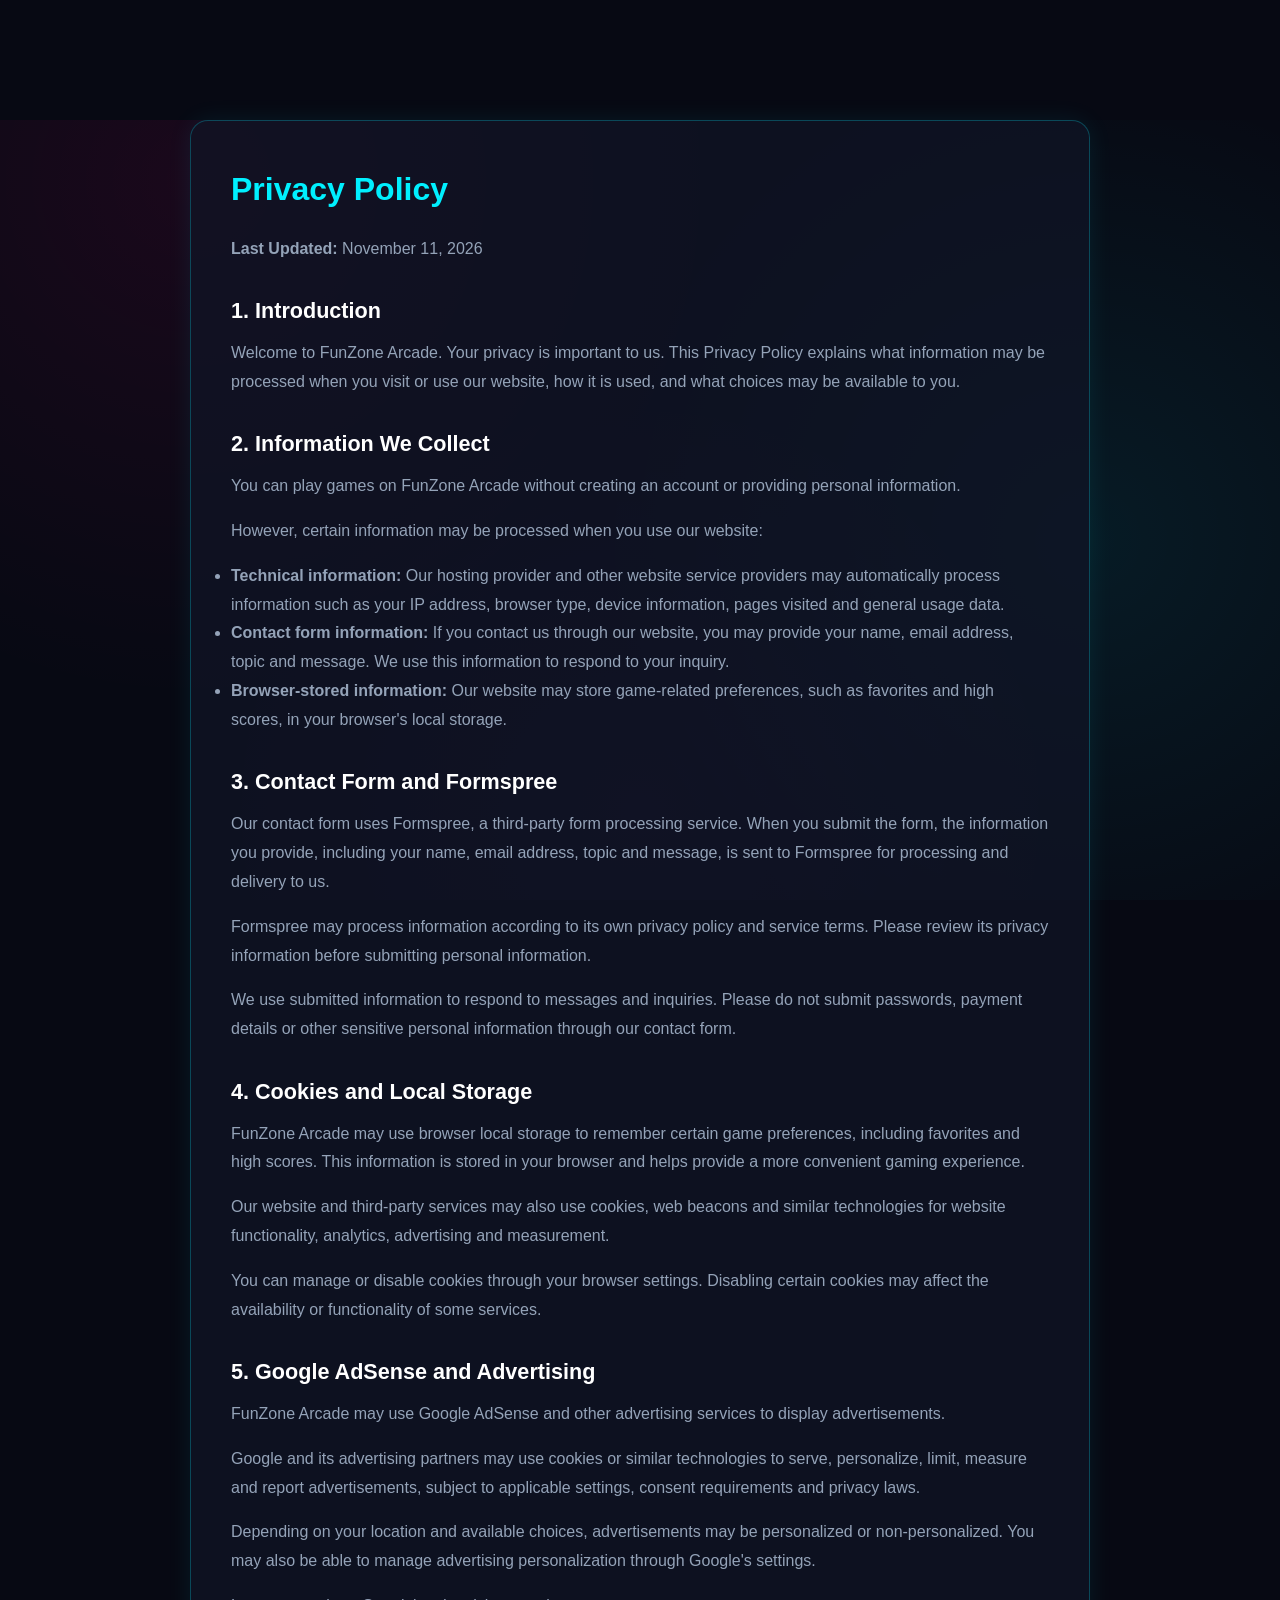
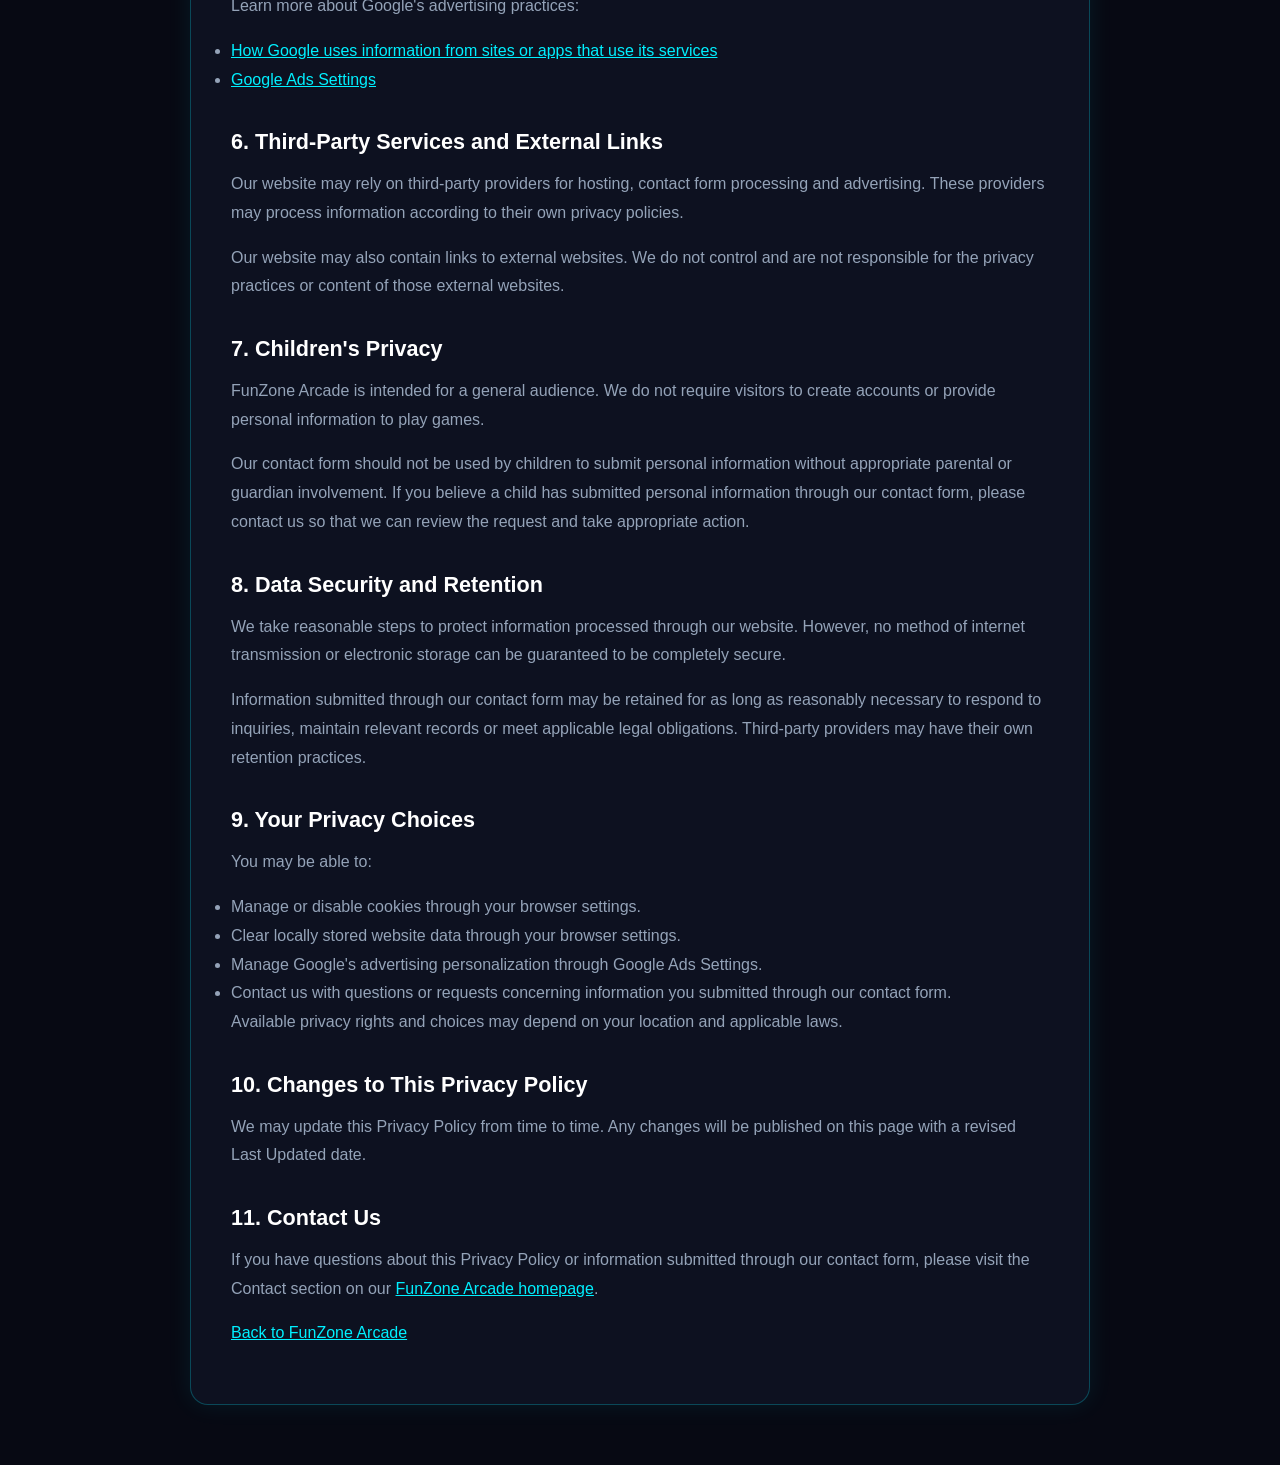
==== commit e10362e6: "updated changes acc. adsense" ====
--- a/privacy-policy.html
+++ b/privacy-policy.html
@@ -1,4 +1,3 @@
-
 <!DOCTYPE html>
 <html lang="en">
 <head>
@@ -7,7 +6,9 @@
 
     <title>Privacy Policy | FunZone Arcade</title>
 
-    <meta name="description" content="Learn how FunZone Arcade handles information, cookies, third-party advertising and privacy.">
+    <meta name="description" content="Read the FunZone Arcade Privacy Policy to learn how we handle contact form submissions, cookies, local storage, advertising and third-party services.">
+
+    <meta name="robots" content="index, follow">
 
     <link rel="stylesheet" href="css/style.css">
 </head>
@@ -16,47 +17,83 @@
     <main class="legal-page">
         <h1>Privacy Policy</h1>
 
-        <p><strong>Last Updated:</strong> November 9, 2026</p>
+        <p><strong>Last Updated:</strong> November 11, 2026</p>
 
         <h2>1. Introduction</h2>
-        <p>Welcome to FunZone Arcade. We respect your privacy and aim to be transparent about how information may be collected and used when you visit our website.</p>
+        <p>Welcome to FunZone Arcade. Your privacy is important to us. This Privacy Policy explains what information may be processed when you visit or use our website, how it is used, and what choices may be available to you.</p>
 
         <h2>2. Information We Collect</h2>
-        <p>You do not need to create an account or provide personal information to play games on FunZone Arcade.</p>
-        <p>When you visit our website, certain technical information may be collected automatically by website hosting providers and third-party services. This may include your browser type, device information, IP address, pages visited and general usage information.</p>
+        <p>You can play games on FunZone Arcade without creating an account or providing personal information.</p>
 
-        <h2>3. Cookies and Similar Technologies</h2>
-        <p>FunZone Arcade and third-party services may use cookies, web beacons and similar technologies. These technologies may help websites operate, understand traffic, remember preferences and display or measure advertisements.</p>
-        <p>You can manage or disable cookies through your browser settings. Disabling cookies may affect some website features or services.</p>
+        <p>However, certain information may be processed when you use our website:</p>
 
-        <h2>4. Google AdSense and Advertising</h2>
-        <p>FunZone Arcade may use Google AdSense to display advertisements. When advertisements are displayed, Google and its advertising partners may use cookies or similar technologies to serve, personalize and measure advertisements, subject to applicable settings and consent requirements.</p>
-        <p>Google's use of advertising cookies helps Google and its partners serve advertisements based on visits to this website and other websites, where applicable.</p>
-        <p>You can learn more about how Google uses information from websites that use its services here:</p>
-        <p><a href="https://policies.google.com/technologies/ads" target="_blank" rel="noopener noreferrer">How Google uses information from sites or apps that use its services</a></p>
-        <p>You can manage Google's advertising personalization settings here:</p>
-        <p><a href="https://adssettings.google.com/" target="_blank" rel="noopener noreferrer">Google Ads Settings</a></p>
+        <ul>
+            <li><strong>Technical information:</strong> Our hosting provider and other website service providers may automatically process information such as your IP address, browser type, device information, pages visited and general usage data.</li>
+            <li><strong>Contact form information:</strong> If you contact us through our website, you may provide your name, email address, topic and message. We use this information to respond to your inquiry.</li>
+            <li><strong>Browser-stored information:</strong> Our website may store game-related preferences, such as favorites and high scores, in your browser's local storage.</li>
+        </ul>
 
-        <h2>5. Third-Party Services and Links</h2>
-        <p>Our website may use third-party services, including hosting and advertising providers. These providers may process information according to their own privacy policies. We do not control the privacy practices of external websites or services.</p>
+        <h2>3. Contact Form and Formspree</h2>
+        <p>Our contact form uses Formspree, a third-party form processing service. When you submit the form, the information you provide, including your name, email address, topic and message, is sent to Formspree for processing and delivery to us.</p>
 
-        <h2>6. Children's Privacy</h2>
-        <p>FunZone Arcade is a general-audience gaming website. We do not intentionally request personal information from children through game access. Parents or guardians who believe a child has provided personal information to us may contact us using the contact details published on our website.</p>
+        <p>Formspree may process information according to its own privacy policy and service terms. Please review its privacy information before submitting personal information.</p>
 
-        <h2>7. Data Security</h2>
-        <p>We take reasonable steps to help protect our website. However, no internet transmission or electronic storage method can be guaranteed to be completely secure.</p>
+        <p>We use submitted information to respond to messages and inquiries. Please do not submit passwords, payment details or other sensitive personal information through our contact form.</p>
 
-        <h2>8. Your Privacy Choices</h2>
-        <p>You can manage cookies through your browser settings and manage Google's advertising personalization through Google Ads Settings. Your available choices may depend on your location and the services being used.</p>
+        <h2>4. Cookies and Local Storage</h2>
+        <p>FunZone Arcade may use browser local storage to remember certain game preferences, including favorites and high scores. This information is stored in your browser and helps provide a more convenient gaming experience.</p>
 
-        <h2>9. Changes to This Policy</h2>
+        <p>Our website and third-party services may also use cookies, web beacons and similar technologies for website functionality, analytics, advertising and measurement.</p>
+
+        <p>You can manage or disable cookies through your browser settings. Disabling certain cookies may affect the availability or functionality of some services.</p>
+
+        <h2>5. Google AdSense and Advertising</h2>
+        <p>FunZone Arcade may use Google AdSense and other advertising services to display advertisements.</p>
+
+        <p>Google and its advertising partners may use cookies or similar technologies to serve, personalize, limit, measure and report advertisements, subject to applicable settings, consent requirements and privacy laws.</p>
+
+        <p>Depending on your location and available choices, advertisements may be personalized or non-personalized. You may also be able to manage advertising personalization through Google's settings.</p>
+
+        <p>Learn more about Google's advertising practices:</p>
+        <ul>
+            <li><a href="https://policies.google.com/technologies/ads" target="_blank" rel="noopener noreferrer">How Google uses information from sites or apps that use its services</a></li>
+            <li><a href="https://adssettings.google.com/" target="_blank" rel="noopener noreferrer">Google Ads Settings</a></li>
+        </ul>
+
+        <h2>6. Third-Party Services and External Links</h2>
+        <p>Our website may rely on third-party providers for hosting, contact form processing and advertising. These providers may process information according to their own privacy policies.</p>
+
+        <p>Our website may also contain links to external websites. We do not control and are not responsible for the privacy practices or content of those external websites.</p>
+
+        <h2>7. Children's Privacy</h2>
+        <p>FunZone Arcade is intended for a general audience. We do not require visitors to create accounts or provide personal information to play games.</p>
+
+        <p>Our contact form should not be used by children to submit personal information without appropriate parental or guardian involvement. If you believe a child has submitted personal information through our contact form, please contact us so that we can review the request and take appropriate action.</p>
+
+        <h2>8. Data Security and Retention</h2>
+        <p>We take reasonable steps to protect information processed through our website. However, no method of internet transmission or electronic storage can be guaranteed to be completely secure.</p>
+
+        <p>Information submitted through our contact form may be retained for as long as reasonably necessary to respond to inquiries, maintain relevant records or meet applicable legal obligations. Third-party providers may have their own retention practices.</p>
+
+        <h2>9. Your Privacy Choices</h2>
+        <p>You may be able to:</p>
+        <ul>
+            <li>Manage or disable cookies through your browser settings.</li>
+            <li>Clear locally stored website data through your browser settings.</li>
+            <li>Manage Google's advertising personalization through Google Ads Settings.</li>
+            <li>Contact us with questions or requests concerning information you submitted through our contact form.</li>
+        </ul>
+
+        <p>Available privacy rights and choices may depend on your location and applicable laws.</p>
+
+        <h2>10. Changes to This Privacy Policy</h2>
         <p>We may update this Privacy Policy from time to time. Any changes will be published on this page with a revised Last Updated date.</p>
 
-        <h2>10. Contact Us</h2>
-        <p>If you have questions about this Privacy Policy, please use the contact details published in the Contact section of the FunZone Arcade homepage.</p>
+        <h2>11. Contact Us</h2>
+        <p>If you have questions about this Privacy Policy or information submitted through our contact form, please visit the Contact section on our <a href="index.html">FunZone Arcade homepage</a>.</p>
 
         <p><a href="index.html">Back to FunZone Arcade</a></p>
     </main>
 
 </body>
-</html>
+</html>
